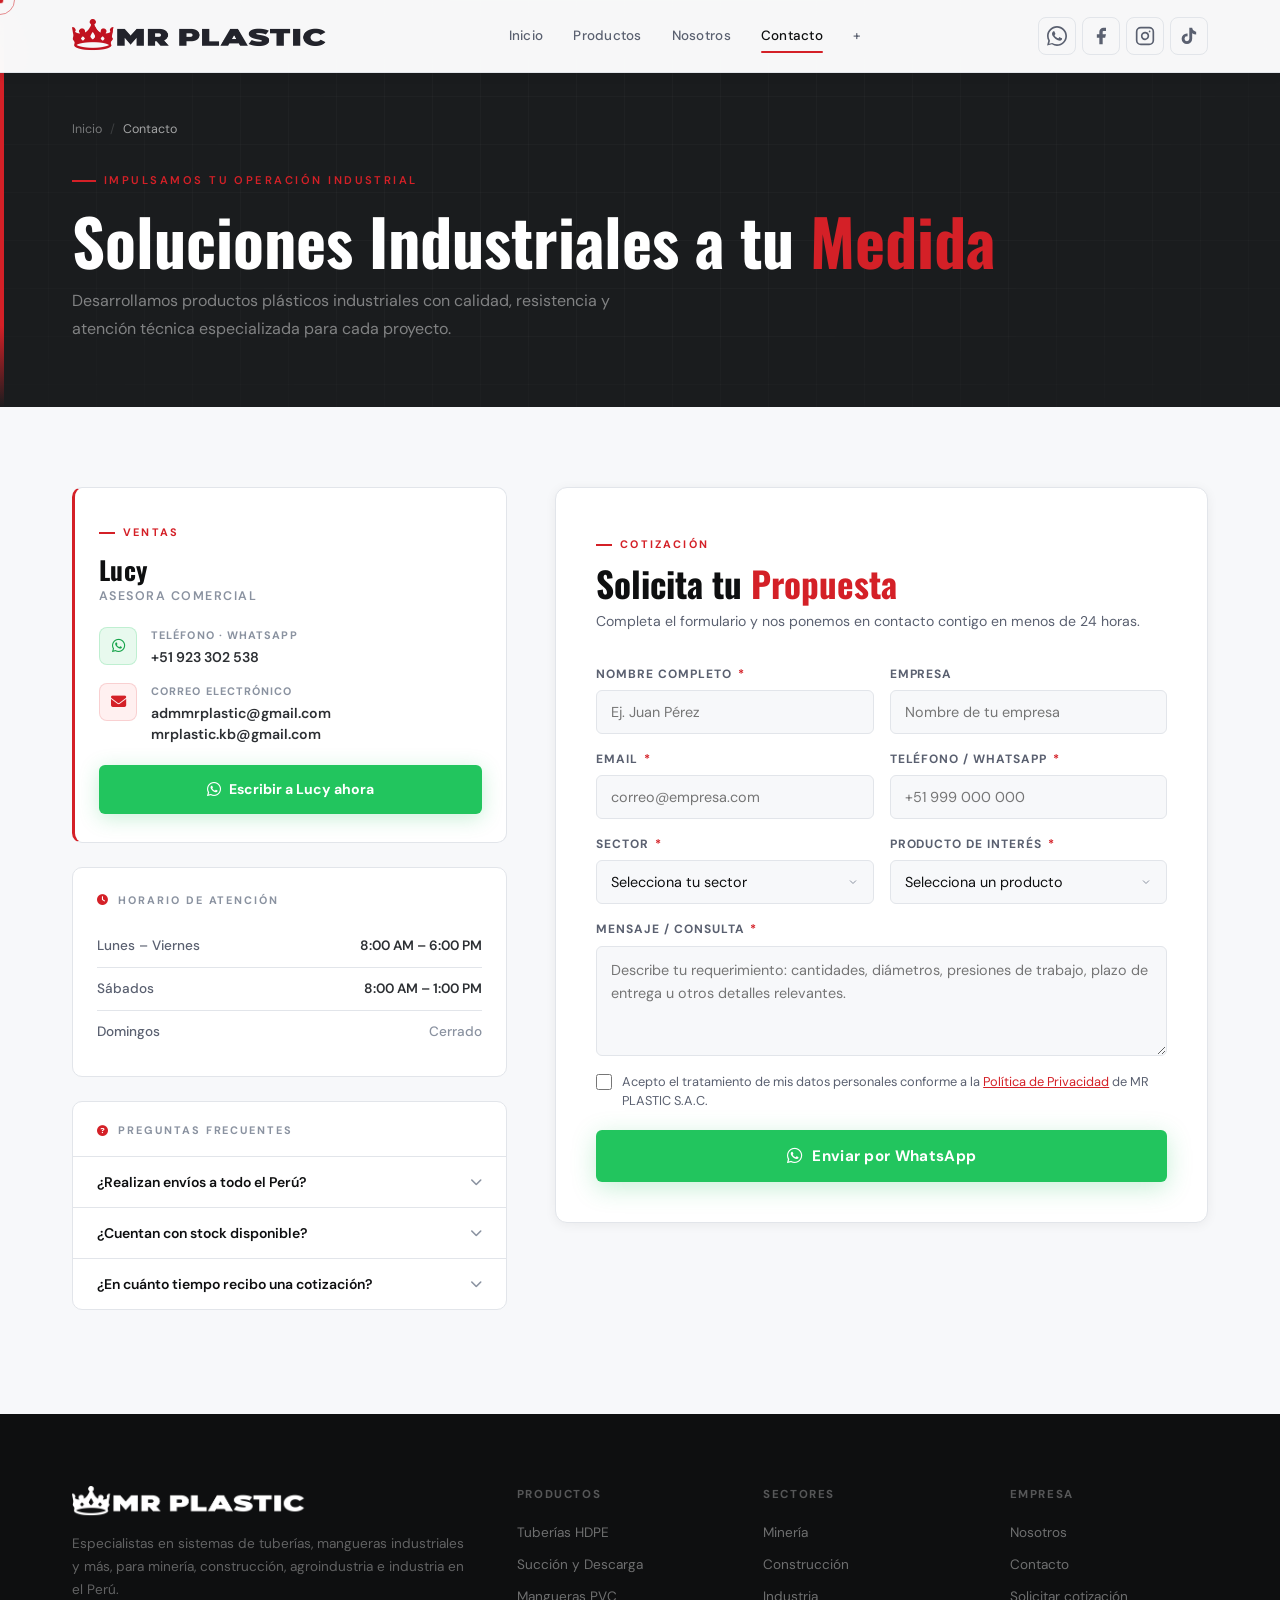
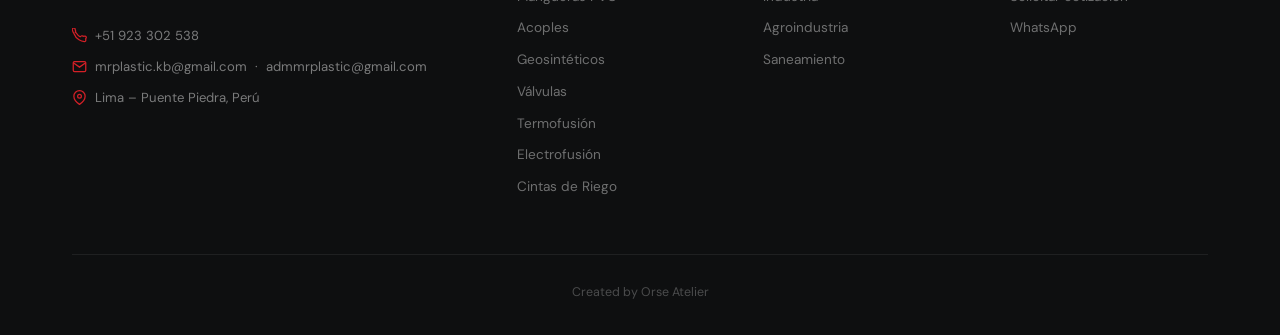
==== contacto.html @ e2b7354e "Mejoras" ====
<!DOCTYPE html>
<html lang="es">
<head>
<meta charset="UTF-8"/>
<meta name="viewport" content="width=device-width, initial-scale=1.0"/>
<meta name="description" content="MR PLASTIC"/>
<title>Contacto — MR PLASTIC</title>
<link rel="icon" type="image/png" href="images/logo/isotipo.png">
<link rel="apple-touch-icon" href="images/logo/isotipo.png">
<link rel="preconnect" href="https://fonts.googleapis.com"/>
<link rel="preconnect" href="https://fonts.gstatic.com" crossorigin/>
<link href="https://fonts.googleapis.com/css2?family=Barlow+Condensed:ital,wght@0,400;0,600;0,700;0,800;0,900;1,700&family=DM+Sans:opsz,wght@9..40,300;9..40,400;9..40,500;9..40,600&family=Oswald:wght@400;500;600;700&display=swap" rel="stylesheet"/>
<link rel="stylesheet" href="https://cdnjs.cloudflare.com/ajax/libs/font-awesome/6.5.0/css/all.min.css"/>
<link rel="stylesheet" href="contacto.css"/>
</head>
<body>

<!-- CURSOR -->
<div id="cur-dot"></div>
<div id="cur-ring"></div>
<!-- PROGRESS BAR -->
<div id="prog"></div>
<!-- BACK TO TOP -->
<button id="btt" aria-label="Volver arriba">
  <svg viewBox="0 0 24 24"><polyline points="18 15 12 9 6 15"/></svg>
</button>

<!-- ═══════════════════════════════════════
     NAVBAR
═══════════════════════════════════════ -->
<nav class="nav solid" id="nav">
  <div class="wrap nav__inner">

    <a href="index.html" class="nav__logo">
      <img src="images/logo/log_principal.png"
           alt="MR PLASTIC"
           class="nav__logo-img"
           onerror="this.style.display='none';this.nextElementSibling.style.display='flex'"/>
      <div class="nav__logo-badge" style="display:none">
        <svg viewBox="0 0 24 24"><path d="M12 2L2 7l10 5 10-5-10-5zM2 17l10 5 10-5M2 12l10 5 10-5"/></svg>
      </div>
    </a>

    <div class="nav__links" id="navLinks">
      <a href="index.html#inicio">Inicio</a>
      <a href="productos.html">Productos</a>
      <a href="nosotros.html">Nosotros</a>
      <a href="contacto.html" class="active">Contacto</a>
      <a href="index.html#sectores">+</a>
    </div>

    <div class="nav__actions">
      <!-- WhatsApp -->
      <a href="https://wa.me/+51923302538" class="nav__social-icon nav__social-icon--wa" target="_blank" rel="noopener" aria-label="WhatsApp">
        <svg width="20" height="20" viewBox="0 0 24 24" fill="currentColor"><path d="M17.472 14.382c-.297-.149-1.758-.867-2.03-.967-.273-.099-.471-.148-.67.15-.197.297-.767.966-.94 1.164-.173.199-.347.223-.644.075-.297-.15-1.255-.463-2.39-1.475-.883-.788-1.48-1.761-1.653-2.059-.173-.297-.018-.458.13-.606.134-.133.298-.347.446-.52.149-.174.198-.298.298-.497.099-.198.05-.371-.025-.52-.075-.149-.669-1.612-.916-2.207-.242-.579-.487-.5-.669-.51-.173-.008-.371-.01-.57-.01-.198 0-.52.074-.792.372-.272.297-1.04 1.016-1.04 2.479 0 1.462 1.065 2.875 1.213 3.074.149.198 2.096 3.2 5.077 4.487.709.306 1.262.489 1.694.625.712.227 1.36.195 1.871.118.571-.085 1.758-.719 2.006-1.413.248-.694.248-1.289.173-1.413-.074-.124-.272-.198-.57-.347z"/><path d="M12 0C5.374 0 0 5.373 0 12c0 2.117.553 4.103 1.523 5.83L.057 23.5l5.83-1.49A11.945 11.945 0 0012 24c6.626 0 12-5.373 12-12S18.626 0 12 0zm0 22c-1.885 0-3.656-.51-5.18-1.399l-.371-.22-3.857.987.987-3.732-.241-.393A9.98 9.98 0 012 12C2 6.477 6.477 2 12 2s10 4.477 10 10-4.477 10-10 10z"/></svg>
      </a>
      <!-- Facebook -->
      <a href="https://facebook.com/mrplastic" class="nav__social-icon nav__social-icon--fb" target="_blank" rel="noopener" aria-label="Facebook">
        <svg width="20" height="20" viewBox="0 0 24 24" fill="currentColor"><path d="M18 2h-3a5 5 0 00-5 5v3H7v4h3v8h4v-8h3l1-4h-4V7a1 1 0 011-1h3z"/></svg>
      </a>
      <!-- Instagram -->
      <a href="https://instagram.com/mrplastic" class="nav__social-icon nav__social-icon--ig" target="_blank" rel="noopener" aria-label="Instagram">
        <svg width="20" height="20" viewBox="0 0 24 24" fill="none" stroke="currentColor" stroke-width="2" stroke-linecap="round" stroke-linejoin="round"><rect x="2" y="2" width="20" height="20" rx="5" ry="5"/><path d="M16 11.37A4 4 0 1112.63 8 4 4 0 0116 11.37z"/><line x1="17.5" y1="6.5" x2="17.51" y2="6.5"/></svg>
      </a>
      <!-- TikTok -->
      <a href="https://tiktok.com/@mrplastic" class="nav__social-icon nav__social-icon--tt" target="_blank" rel="noopener" aria-label="TikTok">
        <svg width="20" height="20" viewBox="0 0 24 24" fill="currentColor"><path d="M19.59 6.69a4.83 4.83 0 01-3.77-4.25V2h-3.45v13.67a2.89 2.89 0 01-2.88 2.5 2.89 2.89 0 01-2.89-2.89 2.89 2.89 0 012.89-2.89c.28 0 .54.04.79.1V9.01a6.33 6.33 0 00-.79-.05 6.34 6.34 0 00-6.34 6.34 6.34 6.34 0 006.34 6.34 6.34 6.34 0 006.33-6.34V8.69a8.18 8.18 0 004.78 1.52V6.75a4.85 4.85 0 01-1.01-.06z"/></svg>
      </a>
    </div>

    <button class="nav__burger" id="burger" aria-label="Menú">
      <span></span><span></span><span></span>
    </button>

  </div>
</nav>


<!-- ═══════════════════════════════════════
     PAGE HERO
═══════════════════════════════════════ -->
<section class="page-hero">
  <div class="wrap page-hero__inner">
    <div class="breadcrumb">
      <a href="index.html">Inicio</a>
      <span>/</span>
      <span style="color:rgba(255,255,255,.6)">Contacto</span>
    </div>
    <div class="page-hero__eyebrow">Impulsamos tu Operación Industrial</div>
    <h1>Soluciones Industriales a tu <span>Medida</span></h1>
    <p>Desarrollamos productos plásticos industriales con calidad, resistencia y atención técnica especializada para cada proyecto.</p>
  </div>
</section>


<!-- ═══════════════════════════════════════
     SECCIÓN CONTACTO
═══════════════════════════════════════ -->
<section class="contacto-section">
  <div class="wrap">
    <div class="contacto-grid">

      <!-- ── COLUMNA IZQUIERDA ── -->
      <div class="contacto-aside">

        <!-- Asesor -->
        <div class="asesor-card rv">
          <div class="asesor-eyebrow">Ventas</div>
          <div class="asesor-name">Lucy</div>
          <span class="asesor-role">Asesora Comercial</span>
          <div class="asesor-contacts">
            <div class="asesor-contact-item">
              <div class="asesor-contact-item__icon asesor-contact-item__icon--wa">
                <i class="fab fa-whatsapp"></i>
              </div>
              <div>
                <span class="asesor-contact-item__label">Teléfono · WhatsApp</span>
                <span class="asesor-contact-item__value">
                  <a href="https://wa.me/51923302538" target="_blank" rel="noopener">+51 923 302 538</a>
                </span>
              </div>
            </div>
            <div class="asesor-contact-item">
              <div class="asesor-contact-item__icon asesor-contact-item__icon--mail">
                <i class="fas fa-envelope"></i>
              </div>
              <div>
                <span class="asesor-contact-item__label">Correo electrónico</span>
                <span class="asesor-contact-item__value">
                  <a href="mailto:admmrplastic@gmail.com">admmrplastic@gmail.com</a><br>
                  <a href="mailto:mrplastic.kb@gmail.com">mrplastic.kb@gmail.com</a>
                </span>
              </div>
            </div>
          </div>
          <a href="https://wa.me/51923302538?text=Hola%20Lucy%2C%20me%20gustar%C3%ADa%20recibir%20una%20cotizaci%C3%B3n" target="_blank" rel="noopener" class="btn-wa-asesor">
            <i class="fab fa-whatsapp"></i>
            Escribir a Lucy ahora
          </a>
        </div>

        <!-- Horario -->
        <div class="horario-card rv d1">
          <div class="horario-title"><i class="fas fa-clock"></i> Horario de Atención</div>
          <div class="horario-row">
            <span class="horario-day">Lunes – Viernes</span>
            <span class="horario-time">8:00 AM – 6:00 PM</span>
          </div>
          <div class="horario-row">
            <span class="horario-day">Sábados</span>
            <span class="horario-time">8:00 AM – 1:00 PM</span>
          </div>
          <div class="horario-row">
            <span class="horario-day">Domingos</span>
            <span class="horario-time--closed">Cerrado</span>
          </div>
        </div>

        <!-- FAQ -->
        <div class="faq-card rv d2">
          <div class="faq-title"><i class="fas fa-circle-question"></i> Preguntas Frecuentes</div>

          <div class="faq-item">
            <button class="faq-question" onclick="toggleFaq(this)">
              ¿Realizan envíos a todo el Perú?
              <i class="fas fa-chevron-down"></i>
            </button>
            <div class="faq-answer">
              <p>Sí, despachamos a todo el territorio nacional desde Lima – Puente Piedra, con empresas de transporte de confianza que garantizan entregas en buen estado y en los plazos acordados.</p>
            </div>
          </div>

          <div class="faq-item">
            <button class="faq-question" onclick="toggleFaq(this)">
              ¿Cuentan con stock disponible?
              <i class="fas fa-chevron-down"></i>
            </button>
            <div class="faq-answer">
              <p>Mantenemos inventario permanente de los productos con mayor rotación. Para volúmenes grandes o pedidos especiales, consulta disponibilidad y tiempos de entrega directamente con nuestro equipo.</p>
            </div>
          </div>

          <div class="faq-item">
            <button class="faq-question" onclick="toggleFaq(this)">
              ¿En cuánto tiempo recibo una cotización?
              <i class="fas fa-chevron-down"></i>
            </button>
            <div class="faq-answer">
              <p>Nos comprometemos a responder en un máximo de 24 horas hábiles. Si tu requerimiento es urgente, escríbenos por WhatsApp y te atendemos de inmediato.</p>
            </div>
          </div>

        </div>

      </div><!-- /aside -->

      <!-- ── COLUMNA DERECHA — FORMULARIO ── -->
      <div class="form-card rv d1">
        <div class="form-header">
          <div class="form-eyebrow">Cotización</div>
          <h2 class="form-title">Solicita tu <span style="color:var(--red)">Propuesta</span></h2>
          <p class="form-subtitle">Completa el formulario y nos ponemos en contacto contigo en menos de 24 horas.</p>
        </div>

        <form id="formContacto" onsubmit="enviarFormulario(event)">
          <div class="form-row">
            <div class="form-group">
              <label class="form-label" for="nombre">Nombre Completo <span>*</span></label>
              <input class="form-input" type="text" id="nombre" name="nombre" placeholder="Ej. Juan Pérez" required>
            </div>
            <div class="form-group">
              <label class="form-label" for="empresa">Empresa</label>
              <input class="form-input" type="text" id="empresa" name="empresa" placeholder="Nombre de tu empresa">
            </div>
          </div>

          <div class="form-row">
            <div class="form-group">
              <label class="form-label" for="email">Email <span>*</span></label>
              <input class="form-input" type="email" id="email" name="email" placeholder="correo@empresa.com" required>
            </div>
            <div class="form-group">
              <label class="form-label" for="telefono">Teléfono / WhatsApp <span>*</span></label>
              <input class="form-input" type="tel" id="telefono" name="telefono" placeholder="+51 999 000 000" required>
            </div>
          </div>

          <div class="form-row">
            <div class="form-group">
              <label class="form-label" for="sector">Sector <span>*</span></label>
              <select class="form-select" id="sector" name="sector" required>
                <option value="" disabled selected>Selecciona tu sector</option>
                <option>Minería</option>
                <option>Construcción</option>
                <option>Industria</option>
                <option>Agroindustria</option>
                <option>Saneamiento</option>
                <option>Otro</option>
              </select>
            </div>
            <div class="form-group">
              <label class="form-label" for="producto">Producto de Interés <span>*</span></label>
              <select class="form-select" id="producto" name="producto" required>
                <option value="" disabled selected>Selecciona un producto</option>
                <option>Tuberías HDPE / Mangueras PEBD</option>
                <option>Succión y Descarga</option>
                <option>Mangueras PVC</option>
                <option>Manguera Corrugada Gris</option>
                <option>Acoples por Compresión</option>
                <option>Geosintéticos</option>
                <option>Válvulas</option>
                <option>Termofusión</option>
                <option>Electrofusión</option>
                <option>Cintas de Riego</option>
                <option>Otro</option>
              </select>
            </div>
          </div>

          <div class="form-group">
            <label class="form-label" for="mensaje">Mensaje / Consulta <span>*</span></label>
            <textarea class="form-textarea" id="mensaje" name="mensaje" placeholder="Describe tu requerimiento: cantidades, diámetros, presiones de trabajo, plazo de entrega u otros detalles relevantes." required></textarea>
          </div>

          <div class="form-privacy">
            <input type="checkbox" id="privacidad" name="privacidad" required>
            <label for="privacidad">
              Acepto el tratamiento de mis datos personales conforme a la <a href="#">Política de Privacidad</a> de MR PLASTIC S.A.C.
            </label>
          </div>

          <button type="submit" class="btn-enviar">
            <i class="fab fa-whatsapp"></i>
            Enviar por WhatsApp
          </button>
        </form>
      </div><!-- /form-card -->

    </div><!-- /contacto-grid -->
  </div>
</section>


<!-- ═══════════════════════════════════════
     FOOTER
═══════════════════════════════════════ -->
<footer class="footer">
  <div class="wrap">
    <div class="footer__top">

      <div>
        <a href="index.html">
          <img src="images/logo/log_principal.png"
               alt="MR PLASTIC"
               class="footer__logo-img"
               onerror="this.style.display='none';this.nextElementSibling.style.display='block'"/>
          <div class="footer__brand-name" style="display:none">MR <span>PLASTIC</span> S.A.C.</div>
        </a>
        <p class="footer__brand-desc">Especialistas en sistemas de tuberías, mangueras industriales y más, para minería, construcción, agroindustria e industria en el Perú.</p>
        <div class="footer__contact-item">
          <svg viewBox="0 0 24 24"><path d="M22 16.92v3a2 2 0 01-2.18 2 19.79 19.79 0 01-8.63-3.07A19.5 19.5 0 013.07 8.81 19.79 19.79 0 01.007 0h3a2 2 0 012 1.72c.127.96.361 1.903.7 2.81a2 2 0 01-.45 2.11L6.91 7.91a16 16 0 006.08 6.08l1.27-.95a2 2 0 012.11-.45c.907.339 1.85.573 2.81.7A2 2 0 0122 16.92z"/></svg>
          +51 923 302 538
        </div>
        <div class="footer__contact-item">
          <svg viewBox="0 0 24 24"><path d="M4 4h16c1.1 0 2 .9 2 2v12c0 1.1-.9 2-2 2H4c-1.1 0-2-.9-2-2V6c0-1.1.9-2 2-2z"/><polyline points="22,6 12,13 2,6"/></svg>
          mrplastic.kb@gmail.com &nbsp;·&nbsp; admmrplastic@gmail.com
        </div>
        <div class="footer__contact-item">
          <svg viewBox="0 0 24 24"><path d="M21 10c0 7-9 13-9 13s-9-6-9-13a9 9 0 0118 0z"/><circle cx="12" cy="10" r="3"/></svg>
          Lima – Puente Piedra, Perú
        </div>
      </div>

      <div>
        <div class="footer__col-title">Productos</div>
        <div class="footer__links">
          <a href="productos.html#tuberias-hdpe">Tuberías HDPE</a>
          <a href="productos.html#succion-descarga">Succión y Descarga</a>
          <a href="productos.html#mangueras-pvc">Mangueras PVC</a>
          <a href="productos.html#acoples-por-compresion">Acoples</a>
          <a href="productos.html#geosinteticos">Geosintéticos</a>
          <a href="productos.html#valvulas">Válvulas</a>
          <a href="productos.html#termofusion">Termofusión</a>
          <a href="productos.html#electrofusion">Electrofusión</a>
          <a href="productos.html#cintas-riego">Cintas de Riego</a>
        </div>
      </div>

      <div>
        <div class="footer__col-title">Sectores</div>
        <div class="footer__links">
          <a href="index.html#sectores">Minería</a>
          <a href="index.html#sectores">Construcción</a>
          <a href="index.html#sectores">Industria</a>
          <a href="index.html#sectores">Agroindustria</a>
          <a href="index.html#sectores">Saneamiento</a>
        </div>
      </div>

      <div>
        <div class="footer__col-title">Empresa</div>
        <div class="footer__links">
          <a href="nosotros.html">Nosotros</a>
          <a href="contacto.html">Contacto</a>
          <a href="mailto:admmrplastic@gmail.com?subject=Solicitud%20de%20cotización">Solicitar cotización</a>
          <a href="https://wa.me/51923302538" target="_blank" rel="noopener">WhatsApp</a>
        </div>
      </div>

    </div>

    <div class="footer__bottom">
      <div class="footer__copy">Created by Orse Atelier</div>
    </div>
  </div>
</footer>


<script src="contacto.js"></script>
</body>
</html>
---- contacto.css ----
/* ══════════════════════════════════════════
   CONTACTO.CSS — MR PLASTIC S.A.C.
   Variables, reset, navbar, footer y estilos
   propios de la página de contacto.
══════════════════════════════════════════ */

/* ═══════════════════════════════════════
   VARIABLES
═══════════════════════════════════════ */
:root {
  --red:       #D42027;
  --red-dark:  #AA1820;
  --red-glow:  rgba(212,32,39,.18);
  --red-pale:  #FFF0F0;
  --orange:    #FF6B35;

  --ink:       #0E0F10;
  --ink-2:     #1A1C1E;
  --ink-3:     #2C2F33;
  --slate:     #5A6070;
  --mist:      #8A92A0;
  --silver:    #C8CDD6;
  --smoke:     #EDEEF1;
  --snow:      #F7F8FA;
  --white:     #FFFFFF;

  --border:    #E2E5EA;

  --fh:        'Oswald', sans-serif;
  --fb:        'DM Sans', sans-serif;
  --fc:        'Barlow Condensed', sans-serif;

  --t:         .28s cubic-bezier(.4,0,.2,1);
  --t-slow:    .55s cubic-bezier(.4,0,.2,1);

  --shadow-sm: 0 2px 12px rgba(0,0,0,.06);
  --shadow:    0 8px 40px rgba(0,0,0,.10);
  --shadow-lg: 0 20px 60px rgba(0,0,0,.14);
  --shadow-red:0 8px 32px rgba(212,32,39,.25);
}

/* ═══ RESET ═══ */
*,*::before,*::after{box-sizing:border-box;margin:0;padding:0}
html{scroll-behavior:smooth;font-size:16px}
body{font-family:var(--fb);color:var(--ink);background:var(--white);line-height:1.6;overflow-x:hidden;cursor:none}
a{text-decoration:none;color:inherit}
img{display:block;max-width:100%}
ul{list-style:none}
button{cursor:none;border:none;background:none;font-family:inherit}

/* ═══ CUSTOM CURSOR ═══ */
#cur-dot{
  position:fixed;width:7px;height:7px;background:var(--red);border-radius:50%;
  pointer-events:none;z-index:99999;transform:translate(-50%,-50%);
  transition:opacity .2s,transform .1s;mix-blend-mode:multiply;
}
#cur-ring{
  position:fixed;width:30px;height:30px;border:1.5px solid var(--red);border-radius:50%;
  pointer-events:none;z-index:99998;transform:translate(-50%,-50%);
  transition:width .35s var(--t),height .35s var(--t),opacity .3s,border-color .3s;
  opacity:.5;
}
body.is-hovering #cur-ring{width:52px;height:52px;opacity:.9}

/* ═══ UTILITIES ═══ */
.wrap{max-width:1200px;margin:0 auto;padding:0 32px}

/* ═══ PROGRESS BAR ═══ */
#prog{
  position:fixed;top:0;left:0;z-index:10000;height:3px;
  background:linear-gradient(90deg,var(--red),var(--orange));
  width:0%;transition:width .1s;
}

/* ═══ NAVBAR ═══ */
.nav{
  position:fixed;top:0;left:0;right:0;z-index:900;
  background:rgba(255,255,255,.97);
  backdrop-filter:blur(16px);
  border-bottom:1px solid var(--border);
  box-shadow:var(--shadow-sm);
  transition:background var(--t),box-shadow var(--t),border-color var(--t);
}
.nav__inner{
  display:flex;align-items:center;justify-content:space-between;
  height:72px;gap:20px;
}
.nav__logo{display:flex;align-items:center;gap:12px;flex-shrink:0}
.nav__logo-img{height:35px;width:auto;object-fit:contain;transition:filter var(--t)}
.nav__logo-badge{
  width:40px;height:40px;background:var(--red);border-radius:6px;
  display:flex;align-items:center;justify-content:center;
  box-shadow:0 4px 16px rgba(212,32,39,.35);
}
.nav__logo-badge svg{width:22px;height:22px;fill:none;stroke:#fff;stroke-width:2}
.nav__links{display:flex;align-items:center;gap:2px}
.nav__links a{
  font-family:var(--fb);font-size:.84rem;font-weight:500;letter-spacing:.02em;
  color:var(--slate);padding:8px 14px;border-radius:4px;
  transition:color var(--t),background var(--t);position:relative;
}
.nav__links a::after{
  content:'';position:absolute;bottom:2px;left:14px;right:14px;
  height:2px;background:var(--red);border-radius:2px;
  transform:scaleX(0);transition:transform var(--t);transform-origin:left;
}
.nav__links a:hover,.nav__links a.active{color:var(--ink)}
.nav__links a:hover::after,.nav__links a.active::after{transform:scaleX(1)}
.nav__actions{display:flex;align-items:center;gap:6px}
.nav__social-icon{
  width:38px;height:38px;border-radius:8px;
  display:flex;align-items:center;justify-content:center;
  color:var(--slate);border:1.5px solid var(--border);background:transparent;
  transition:color var(--t),background var(--t),border-color var(--t),transform var(--t);cursor:none;
}
.nav__social-icon:hover{transform:translateY(-2px)}
.nav__social-icon--wa:hover{background:#22C55E;border-color:#22C55E;color:#fff}
.nav__social-icon--fb:hover{background:#1877F2;border-color:#1877F2;color:#fff}
.nav__social-icon--ig:hover{background:linear-gradient(45deg,#f09433,#e6683c,#dc2743,#cc2366,#bc1888);border-color:transparent;color:#fff}
.nav__social-icon--tt:hover{background:#000;border-color:#000;color:#fff}
.nav__burger{
  display:none;width:40px;height:40px;align-items:center;justify-content:center;
  flex-direction:column;gap:5px;border-radius:4px;cursor:none;
}
.nav__burger span{display:block;width:22px;height:2px;background:var(--ink);border-radius:2px;transition:all .3s}
.nav__mobile-actions{display:none}

/* ═══ PAGE HERO ═══ */
.page-hero{
  background:var(--ink-2);padding:120px 0 64px;
  position:relative;overflow:hidden;
}
.page-hero::before{
  content:'';position:absolute;inset:0;
  background-image:
    linear-gradient(rgba(255,255,255,.025) 1px,transparent 1px),
    linear-gradient(90deg,rgba(255,255,255,.025) 1px,transparent 1px);
  background-size:48px 48px;
  mask-image:radial-gradient(ellipse 80% 80% at 50% 50%,black 40%,transparent 100%);
}
.page-hero::after{
  content:'';position:absolute;left:0;top:0;bottom:0;width:4px;
  background:linear-gradient(180deg,transparent,var(--red) 20%,var(--red) 80%,transparent);
}
.page-hero__inner{position:relative;z-index:1}
.page-hero__eyebrow{
  display:inline-flex;align-items:center;gap:8px;
  font-family:var(--fb);font-size:.7rem;font-weight:600;
  letter-spacing:.22em;text-transform:uppercase;color:var(--red);
  margin-bottom:20px;
}
.page-hero__eyebrow::before{content:'';width:24px;height:2px;background:var(--red)}
.page-hero h1{
  font-family:var(--fh);font-size:clamp(2.8rem,5vw,4.8rem);
  font-weight:700;line-height:.95;color:#fff;margin-bottom:16px;
}
.page-hero h1 span{color:var(--red)}
.page-hero p{color:rgba(255,255,255,.45);font-size:1rem;max-width:540px;line-height:1.75}
.breadcrumb{
  display:flex;align-items:center;gap:8px;
  font-size:.78rem;color:rgba(255,255,255,.3);margin-bottom:24px;
}
.breadcrumb a{color:rgba(255,255,255,.4);transition:color var(--t)}
.breadcrumb a:hover{color:var(--red)}
.breadcrumb span{color:rgba(255,255,255,.15)}

/* ═══ BACK TO TOP ═══ */
#btt{
  position:fixed;bottom:28px;right:28px;z-index:800;
  width:44px;height:44px;border-radius:8px;
  background:var(--red);color:#fff;
  display:flex;align-items:center;justify-content:center;
  box-shadow:var(--shadow-red);cursor:none;
  opacity:0;transform:translateY(12px) scale(.9);
  transition:opacity var(--t),transform var(--t);
}
#btt.show{opacity:1;transform:translateY(0) scale(1)}
#btt svg{width:18px;height:18px;stroke:#fff;fill:none;stroke-width:2.5}
#btt:hover{background:var(--red-dark);transform:translateY(-2px)}

/* ═══ REVEAL ═══ */
.rv{opacity:0;transform:translateY(24px);transition:opacity .7s ease,transform .7s ease}
.rv.in{opacity:1;transform:translateY(0)}
.d1{transition-delay:.1s}.d2{transition-delay:.2s}.d3{transition-delay:.3s}.d4{transition-delay:.4s}


/* ══════════════════════════════════════════
   SECCIÓN CONTACTO
══════════════════════════════════════════ */
.contacto-section{
  background:var(--snow);
  padding:80px 0 104px;
}
.contacto-grid{
  display:grid;
  grid-template-columns:1fr 1.5fr;
  gap:48px;
  align-items:start;
}

/* ─── ASESOR ─── */
.asesor-card{
  background:var(--white);
  border:1.5px solid var(--border);
  border-left:3px solid var(--red);
  border-radius:10px;
  padding:28px 24px;
  margin-bottom:24px;
  transition:box-shadow var(--t);
}
.asesor-card:hover{box-shadow:var(--shadow)}
.asesor-eyebrow{
  display:inline-flex;align-items:center;gap:8px;
  font-family:var(--fb);font-size:.68rem;font-weight:700;
  letter-spacing:.2em;text-transform:uppercase;color:var(--red);
  margin-bottom:16px;
}
.asesor-eyebrow::before{content:'';width:16px;height:2px;background:var(--red)}
.asesor-name{
  font-family:var(--fh);font-size:1.6rem;font-weight:700;
  color:var(--ink);letter-spacing:.01em;margin-bottom:4px;line-height:1;
}
.asesor-role{
  font-family:var(--fb);font-size:.78rem;font-weight:600;
  letter-spacing:.12em;text-transform:uppercase;
  color:var(--mist);margin-bottom:20px;display:block;
}
.asesor-contacts{display:flex;flex-direction:column;gap:14px}
.asesor-contact-item{display:flex;align-items:flex-start;gap:14px}
.asesor-contact-item__icon{
  width:38px;height:38px;flex-shrink:0;border-radius:8px;
  display:flex;align-items:center;justify-content:center;
}
.asesor-contact-item__icon--wa{background:rgba(34,197,94,.1);border:1.5px solid rgba(34,197,94,.2)}
.asesor-contact-item__icon--wa i{color:#16A34A;font-size:.95rem}
.asesor-contact-item__icon--mail{background:var(--red-pale);border:1.5px solid rgba(212,32,39,.15)}
.asesor-contact-item__icon--mail i{color:var(--red);font-size:.95rem}
.asesor-contact-item__label{
  font-size:.68rem;font-weight:700;letter-spacing:.1em;text-transform:uppercase;
  color:var(--mist);display:block;margin-bottom:3px;
}
.asesor-contact-item__value{
  font-size:.88rem;font-weight:600;color:var(--ink-3);display:block;line-height:1.5;
}
.asesor-contact-item__value a{color:inherit;transition:color var(--t)}
.asesor-contact-item__value a:hover{color:var(--red)}
.btn-wa-asesor{
  display:flex;align-items:center;justify-content:center;gap:8px;
  background:#22C55E;color:#fff;
  font-family:var(--fb);font-size:.88rem;font-weight:700;
  border-radius:6px;padding:13px 20px;margin-top:20px;width:100%;
  transition:background var(--t),box-shadow var(--t),transform var(--t);
  box-shadow:0 4px 20px rgba(34,197,94,.25);cursor:none;
}
.btn-wa-asesor:hover{background:#16A34A;transform:translateY(-1px);box-shadow:0 8px 28px rgba(34,197,94,.35)}
.btn-wa-asesor i{font-size:1rem}

/* ─── HORARIO ─── */
.horario-card{
  background:var(--white);
  border:1.5px solid var(--border);
  border-radius:10px;
  padding:24px;
  margin-bottom:24px;
}
.horario-title{
  font-family:var(--fb);font-size:.68rem;font-weight:700;
  letter-spacing:.18em;text-transform:uppercase;color:var(--mist);
  margin-bottom:16px;display:flex;align-items:center;gap:8px;
}
.horario-title i{color:var(--red)}
.horario-row{
  display:flex;justify-content:space-between;align-items:center;
  padding:10px 0;border-bottom:1px solid var(--border);font-size:.85rem;
}
.horario-row:last-child{border-bottom:none}
.horario-day{color:var(--slate);font-weight:500}
.horario-time{color:var(--ink-3);font-weight:600}
.horario-time--closed{color:var(--mist);font-weight:500}

/* ─── FAQ ─── */
.faq-card{
  background:var(--white);
  border:1.5px solid var(--border);
  border-radius:10px;
  overflow:hidden;
}
.faq-title{
  font-family:var(--fb);font-size:.68rem;font-weight:700;
  letter-spacing:.18em;text-transform:uppercase;color:var(--mist);
  padding:20px 24px 16px;border-bottom:1px solid var(--border);
  display:flex;align-items:center;gap:8px;
}
.faq-title i{color:var(--red)}
.faq-item{border-bottom:1px solid var(--border)}
.faq-item:last-child{border-bottom:none}
.faq-question{
  width:100%;text-align:left;
  display:flex;align-items:center;justify-content:space-between;gap:12px;
  padding:16px 24px;
  font-family:var(--fb);font-size:.875rem;font-weight:600;color:var(--ink);
  cursor:none;transition:color var(--t);
}
.faq-question:hover{color:var(--red)}
.faq-question i{font-size:.75rem;color:var(--mist);flex-shrink:0;transition:transform var(--t)}
.faq-item.open .faq-question i{transform:rotate(180deg);color:var(--red)}
.faq-answer{max-height:0;overflow:hidden;transition:max-height .4s ease,padding .3s ease}
.faq-item.open .faq-answer{max-height:200px}
.faq-answer p{padding:0 24px 18px;font-size:.83rem;color:var(--slate);line-height:1.7}

/* ─── FORMULARIO ─── */
.form-card{
  background:var(--white);
  border:1.5px solid var(--border);
  border-radius:12px;
  padding:40px;
  box-shadow:var(--shadow-sm);
}
.form-header{margin-bottom:32px}
.form-eyebrow{
  display:inline-flex;align-items:center;gap:8px;
  font-family:var(--fb);font-size:.68rem;font-weight:700;
  letter-spacing:.2em;text-transform:uppercase;color:var(--red);
  margin-bottom:12px;
}
.form-eyebrow::before{content:'';width:16px;height:2px;background:var(--red)}
.form-title{
  font-family:var(--fh);font-size:clamp(1.6rem,3vw,2.2rem);
  font-weight:700;color:var(--ink);line-height:1.05;margin-bottom:8px;
}
.form-subtitle{color:var(--slate);font-size:.88rem;line-height:1.6}
.form-row{display:grid;grid-template-columns:1fr 1fr;gap:16px}
.form-group{display:flex;flex-direction:column;gap:6px;margin-bottom:16px}
.form-label{
  font-family:var(--fb);font-size:.75rem;font-weight:700;
  letter-spacing:.08em;text-transform:uppercase;color:var(--slate);
}
.form-label span{color:var(--red);margin-left:2px}
.form-input,
.form-select,
.form-textarea{
  font-family:var(--fb);font-size:.9rem;color:var(--ink);
  background:var(--snow);
  border:1.5px solid var(--border);border-radius:6px;
  padding:12px 14px;width:100%;
  transition:border-color var(--t),box-shadow var(--t),background var(--t);
  outline:none;
}
.form-input:focus,
.form-select:focus,
.form-textarea:focus{
  border-color:var(--red);
  background:var(--white);
  box-shadow:0 0 0 3px rgba(212,32,39,.08);
}
.form-textarea{resize:vertical;min-height:110px;line-height:1.6}
.form-select{
  cursor:none;appearance:none;
  background-image:url("data:image/svg+xml,%3Csvg xmlns='http://www.w3.org/2000/svg' width='12' height='12' viewBox='0 0 24 24' fill='none' stroke='%238A92A0' stroke-width='2'%3E%3Cpolyline points='6 9 12 15 18 9'/%3E%3C/svg%3E");
  background-repeat:no-repeat;background-position:right 14px center;padding-right:38px;
}
.form-privacy{display:flex;align-items:flex-start;gap:10px;margin-bottom:20px}
.form-privacy input[type="checkbox"]{
  width:16px;height:16px;flex-shrink:0;margin-top:2px;
  accent-color:var(--red);cursor:pointer;
}
.form-privacy label{font-size:.8rem;color:var(--slate);line-height:1.5;cursor:pointer}
.form-privacy label a{color:var(--red);text-decoration:underline}
.btn-enviar{
  display:flex;align-items:center;justify-content:center;gap:10px;
  width:100%;
  font-family:var(--fb);font-size:.95rem;font-weight:700;letter-spacing:.02em;
  color:#fff;background:#22C55E;
  border-radius:6px;padding:16px 24px;cursor:none;
  transition:background var(--t),box-shadow var(--t),transform var(--t);
  box-shadow:0 6px 24px rgba(34,197,94,.25);
}
.btn-enviar:hover{background:#16A34A;transform:translateY(-2px);box-shadow:0 10px 32px rgba(34,197,94,.35)}
.btn-enviar i{font-size:1.1rem}

/* ─── FOOTER ─── */
.footer{background:var(--ink);padding:72px 0 32px}
.footer__top{
  display:grid;grid-template-columns:2fr 1fr 1fr 1fr;
  gap:48px;margin-bottom:56px;
}
.footer__brand-name{
  font-family:var(--fh);font-size:1.5rem;font-weight:700;letter-spacing:.04em;
  color:#fff;margin-bottom:12px;
}
.footer__brand-name span{color:var(--red)}
.footer__brand-desc{font-size:.85rem;color:rgba(255,255,255,.35);line-height:1.7;margin-bottom:24px}
.footer__contact-item{
  display:flex;align-items:center;gap:8px;
  font-size:.82rem;color:rgba(255,255,255,.45);margin-bottom:10px;
}
.footer__contact-item svg{width:15px;height:15px;stroke:var(--red);fill:none;stroke-width:2;flex-shrink:0}
.footer__col-title{
  font-family:var(--fb);font-size:.72rem;font-weight:700;
  letter-spacing:.14em;text-transform:uppercase;
  color:rgba(255,255,255,.3);margin-bottom:18px;
}
.footer__links{display:flex;flex-direction:column;gap:10px}
.footer__links a{font-size:.85rem;color:rgba(255,255,255,.4);transition:color var(--t),padding-left var(--t)}
.footer__links a:hover{color:#fff;padding-left:4px}
.footer__logo-img{
  height:32px;width:auto;object-fit:contain;
  filter:brightness(0) invert(1);margin-bottom:14px;display:block;
}
.footer__bottom{
  border-top:1px solid rgba(255,255,255,.07);padding-top:28px;
  display:flex;align-items:center;justify-content:center;
  flex-wrap:wrap;gap:16px;
}
.footer__copy{font-size:.78rem;color:rgba(255,255,255,.25);text-align:center;width:100%}

/* ─── RESPONSIVE ─── */
@media(max-width:1024px){
  .footer__top{grid-template-columns:1fr 1fr;gap:32px}
  .contacto-grid{grid-template-columns:1fr}
}
@media(max-width:768px){
  .wrap{padding:0 20px}
  .nav__links,.nav__actions{display:none}
  .nav__burger{display:flex}
  .nav__links.open{
    display:flex;flex-direction:column;
    position:fixed;top:0;left:0;width:100vw;min-height:100vh;height:100%;
    padding-top:88px;padding-left:28px;padding-right:28px;padding-bottom:48px;
    gap:0;overflow-y:auto;z-index:9000;background:#ffffff !important;
  }
  .nav__links.open a{
    font-size:1.15rem;font-weight:600;padding:17px 0;color:var(--ink);
    border-bottom:1px solid var(--border);display:block;width:100%;
  }
  .form-row{grid-template-columns:1fr}
  .form-card{padding:24px}
  .contacto-section{padding:56px 0 80px}
}
@media(max-width:480px){
  .footer__top{grid-template-columns:1fr;gap:28px}
  .footer{padding:48px 0 24px}
}
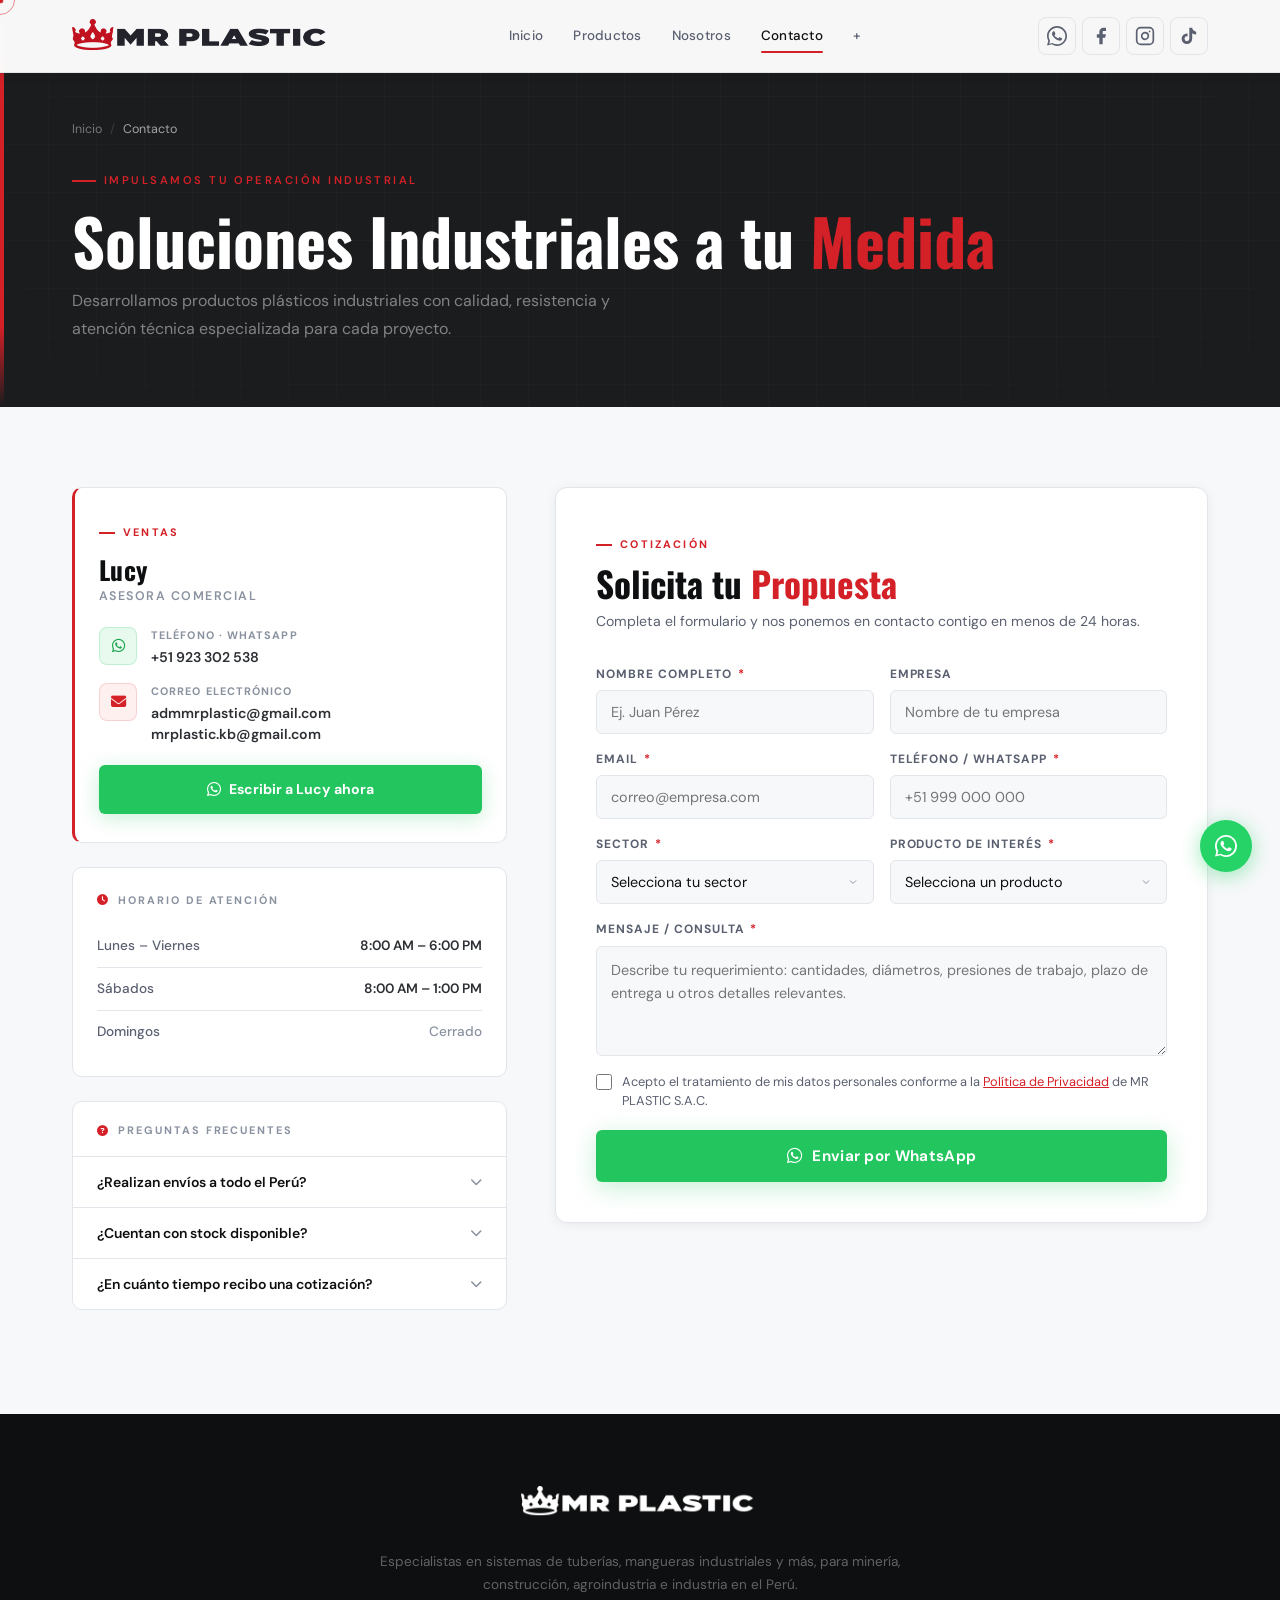
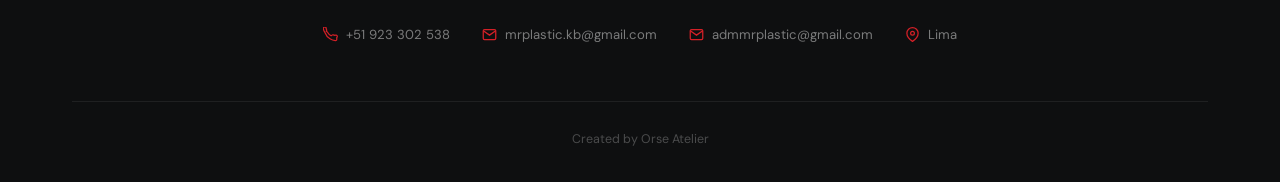
==== commit d27d3d0c: "modif" ====
--- a/contacto.html
+++ b/contacto.html
@@ -286,65 +286,43 @@
 ═══════════════════════════════════════ -->
 <footer class="footer">
   <div class="wrap">
-    <div class="footer__top">
-
-      <div>
-        <a href="index.html">
-          <img src="images/logo/log_principal.png"
-               alt="MR PLASTIC"
-               class="footer__logo-img"
-               onerror="this.style.display='none';this.nextElementSibling.style.display='block'"/>
-          <div class="footer__brand-name" style="display:none">MR <span>PLASTIC</span> S.A.C.</div>
-        </a>
-        <p class="footer__brand-desc">Especialistas en sistemas de tuberías, mangueras industriales y más, para minería, construcción, agroindustria e industria en el Perú.</p>
+    <div class="footer__top footer__top--centered">
+
+      <!-- Logo -->
+      <a href="index.html" class="footer__logo-link">
+        <img src="images/logo/log_principal.png"
+             alt="MR PLASTIC"
+             class="footer__logo-img"
+             onerror="this.style.display='none';this.nextElementSibling.style.display='block'"/>
+        <div class="footer__brand-name" style="display:none">MR <span>PLASTIC</span> S.A.C.</div>
+      </a>
+
+      <!-- Descripción -->
+      <p class="footer__brand-desc">Especialistas en sistemas de tuberías, mangueras industriales y más, para minería, construcción, agroindustria e industria en el Perú.</p>
+
+      <!-- Contacto -->
+      <div class="footer__contact-group">
+
         <div class="footer__contact-item">
           <svg viewBox="0 0 24 24"><path d="M22 16.92v3a2 2 0 01-2.18 2 19.79 19.79 0 01-8.63-3.07A19.5 19.5 0 013.07 8.81 19.79 19.79 0 01.007 0h3a2 2 0 012 1.72c.127.96.361 1.903.7 2.81a2 2 0 01-.45 2.11L6.91 7.91a16 16 0 006.08 6.08l1.27-.95a2 2 0 012.11-.45c.907.339 1.85.573 2.81.7A2 2 0 0122 16.92z"/></svg>
           +51 923 302 538
         </div>
+
         <div class="footer__contact-item">
           <svg viewBox="0 0 24 24"><path d="M4 4h16c1.1 0 2 .9 2 2v12c0 1.1-.9 2-2 2H4c-1.1 0-2-.9-2-2V6c0-1.1.9-2 2-2z"/><polyline points="22,6 12,13 2,6"/></svg>
-          mrplastic.kb@gmail.com &nbsp;·&nbsp; admmrplastic@gmail.com
-        </div>
+          mrplastic.kb@gmail.com
+        </div>
+
+        <div class="footer__contact-item">
+          <svg viewBox="0 0 24 24"><path d="M4 4h16c1.1 0 2 .9 2 2v12c0 1.1-.9 2-2 2H4c-1.1 0-2-.9-2-2V6c0-1.1.9-2 2-2z"/><polyline points="22,6 12,13 2,6"/></svg>
+          admmrplastic@gmail.com
+        </div>
+
         <div class="footer__contact-item">
           <svg viewBox="0 0 24 24"><path d="M21 10c0 7-9 13-9 13s-9-6-9-13a9 9 0 0118 0z"/><circle cx="12" cy="10" r="3"/></svg>
-          Lima – Puente Piedra, Perú
-        </div>
-      </div>
-
-      <div>
-        <div class="footer__col-title">Productos</div>
-        <div class="footer__links">
-          <a href="productos.html#tuberias-hdpe">Tuberías HDPE</a>
-          <a href="productos.html#succion-descarga">Succión y Descarga</a>
-          <a href="productos.html#mangueras-pvc">Mangueras PVC</a>
-          <a href="productos.html#acoples-por-compresion">Acoples</a>
-          <a href="productos.html#geosinteticos">Geosintéticos</a>
-          <a href="productos.html#valvulas">Válvulas</a>
-          <a href="productos.html#termofusion">Termofusión</a>
-          <a href="productos.html#electrofusion">Electrofusión</a>
-          <a href="productos.html#cintas-riego">Cintas de Riego</a>
-        </div>
-      </div>
-
-      <div>
-        <div class="footer__col-title">Sectores</div>
-        <div class="footer__links">
-          <a href="index.html#sectores">Minería</a>
-          <a href="index.html#sectores">Construcción</a>
-          <a href="index.html#sectores">Industria</a>
-          <a href="index.html#sectores">Agroindustria</a>
-          <a href="index.html#sectores">Saneamiento</a>
-        </div>
-      </div>
-
-      <div>
-        <div class="footer__col-title">Empresa</div>
-        <div class="footer__links">
-          <a href="nosotros.html">Nosotros</a>
-          <a href="contacto.html">Contacto</a>
-          <a href="mailto:admmrplastic@gmail.com?subject=Solicitud%20de%20cotización">Solicitar cotización</a>
-          <a href="https://wa.me/51923302538" target="_blank" rel="noopener">WhatsApp</a>
-        </div>
+          Lima
+        </div>
+
       </div>
 
     </div>
@@ -355,6 +333,14 @@
   </div>
 </footer>
 
+
+<!-- WHATSAPP FLOTANTE -->
+<a href="https://wa.me/51923302538" class="wa-float" target="_blank" rel="noopener" aria-label="Escribir por WhatsApp">
+  <svg viewBox="0 0 24 24" fill="currentColor">
+    <path d="M17.472 14.382c-.297-.149-1.758-.867-2.03-.967-.273-.099-.471-.148-.67.15-.197.297-.767.966-.94 1.164-.173.199-.347.223-.644.075-.297-.15-1.255-.463-2.39-1.475-.883-.788-1.48-1.761-1.653-2.059-.173-.297-.018-.458.13-.606.134-.133.298-.347.446-.52.149-.174.198-.298.298-.497.099-.198.05-.371-.025-.52-.075-.149-.669-1.612-.916-2.207-.242-.579-.487-.5-.669-.51-.173-.008-.371-.01-.57-.01-.198 0-.52.074-.792.372-.272.297-1.04 1.016-1.04 2.479 0 1.462 1.065 2.875 1.213 3.074.149.198 2.096 3.2 5.077 4.487.709.306 1.262.489 1.694.625.712.227 1.36.195 1.871.118.571-.085 1.758-.719 2.006-1.413.248-.694.248-1.289.173-1.413-.074-.124-.272-.198-.57-.347z"/>
+    <path d="M12 0C5.374 0 0 5.373 0 12c0 2.117.553 4.103 1.523 5.83L.057 23.5l5.83-1.49A11.945 11.945 0 0012 24c6.626 0 12-5.373 12-12S18.626 0 12 0zm0 22c-1.885 0-3.656-.51-5.18-1.399l-.371-.22-3.857.987.987-3.732-.241-.393A9.98 9.98 0 012 12C2 6.477 6.477 2 12 2s10 4.477 10 10-4.477 10-10 10z"/>
+  </svg>
+</a>
 
 <script src="contacto.js"></script>
 </body>
--- a/contacto.css
+++ b/contacto.css
@@ -384,6 +384,16 @@
   display:grid;grid-template-columns:2fr 1fr 1fr 1fr;
   gap:48px;margin-bottom:56px;
 }
+/* Footer centrado */
+.footer__top--centered{
+  display:flex;flex-direction:column;align-items:center;
+  text-align:center;grid-template-columns:none;
+  margin-bottom:56px;gap:0;
+}
+.footer__top--centered .footer__logo-link{display:inline-block;margin-bottom:18px}
+.footer__top--centered .footer__brand-desc{max-width:540px;margin:0 auto 28px}
+.footer__contact-group{display:flex;flex-wrap:wrap;justify-content:center;gap:10px 32px}
+.footer__top--centered .footer__contact-item{justify-content:center;margin-bottom:0}
 .footer__brand-name{
   font-family:var(--fh);font-size:1.5rem;font-weight:700;letter-spacing:.04em;
   color:#fff;margin-bottom:12px;
@@ -413,6 +423,25 @@
   flex-wrap:wrap;gap:16px;
 }
 .footer__copy{font-size:.78rem;color:rgba(255,255,255,.25);text-align:center;width:100%}
+/* WhatsApp flotante */
+.wa-float{
+  position:fixed;bottom:28px;right:28px;z-index:999;
+  display:flex;align-items:center;justify-content:center;
+  background:#25D366;color:#fff;
+  width:52px;height:52px;border-radius:50%;
+  box-shadow:0 4px 20px rgba(37,211,102,.45);
+  text-decoration:none;
+  transition:transform .25s ease,box-shadow .25s ease,background .25s;
+}
+.wa-float:hover{
+  background:#1ebe5d;
+  transform:translateY(-3px) scale(1.03);
+  box-shadow:0 8px 28px rgba(37,211,102,.55);
+}
+.wa-float svg{width:22px;height:22px;fill:#fff}
+@media(max-width:480px){
+  .wa-float{bottom:22px;right:22px;width:46px;height:46px}
+}
 
 /* ─── RESPONSIVE ─── */
 @media(max-width:1024px){
